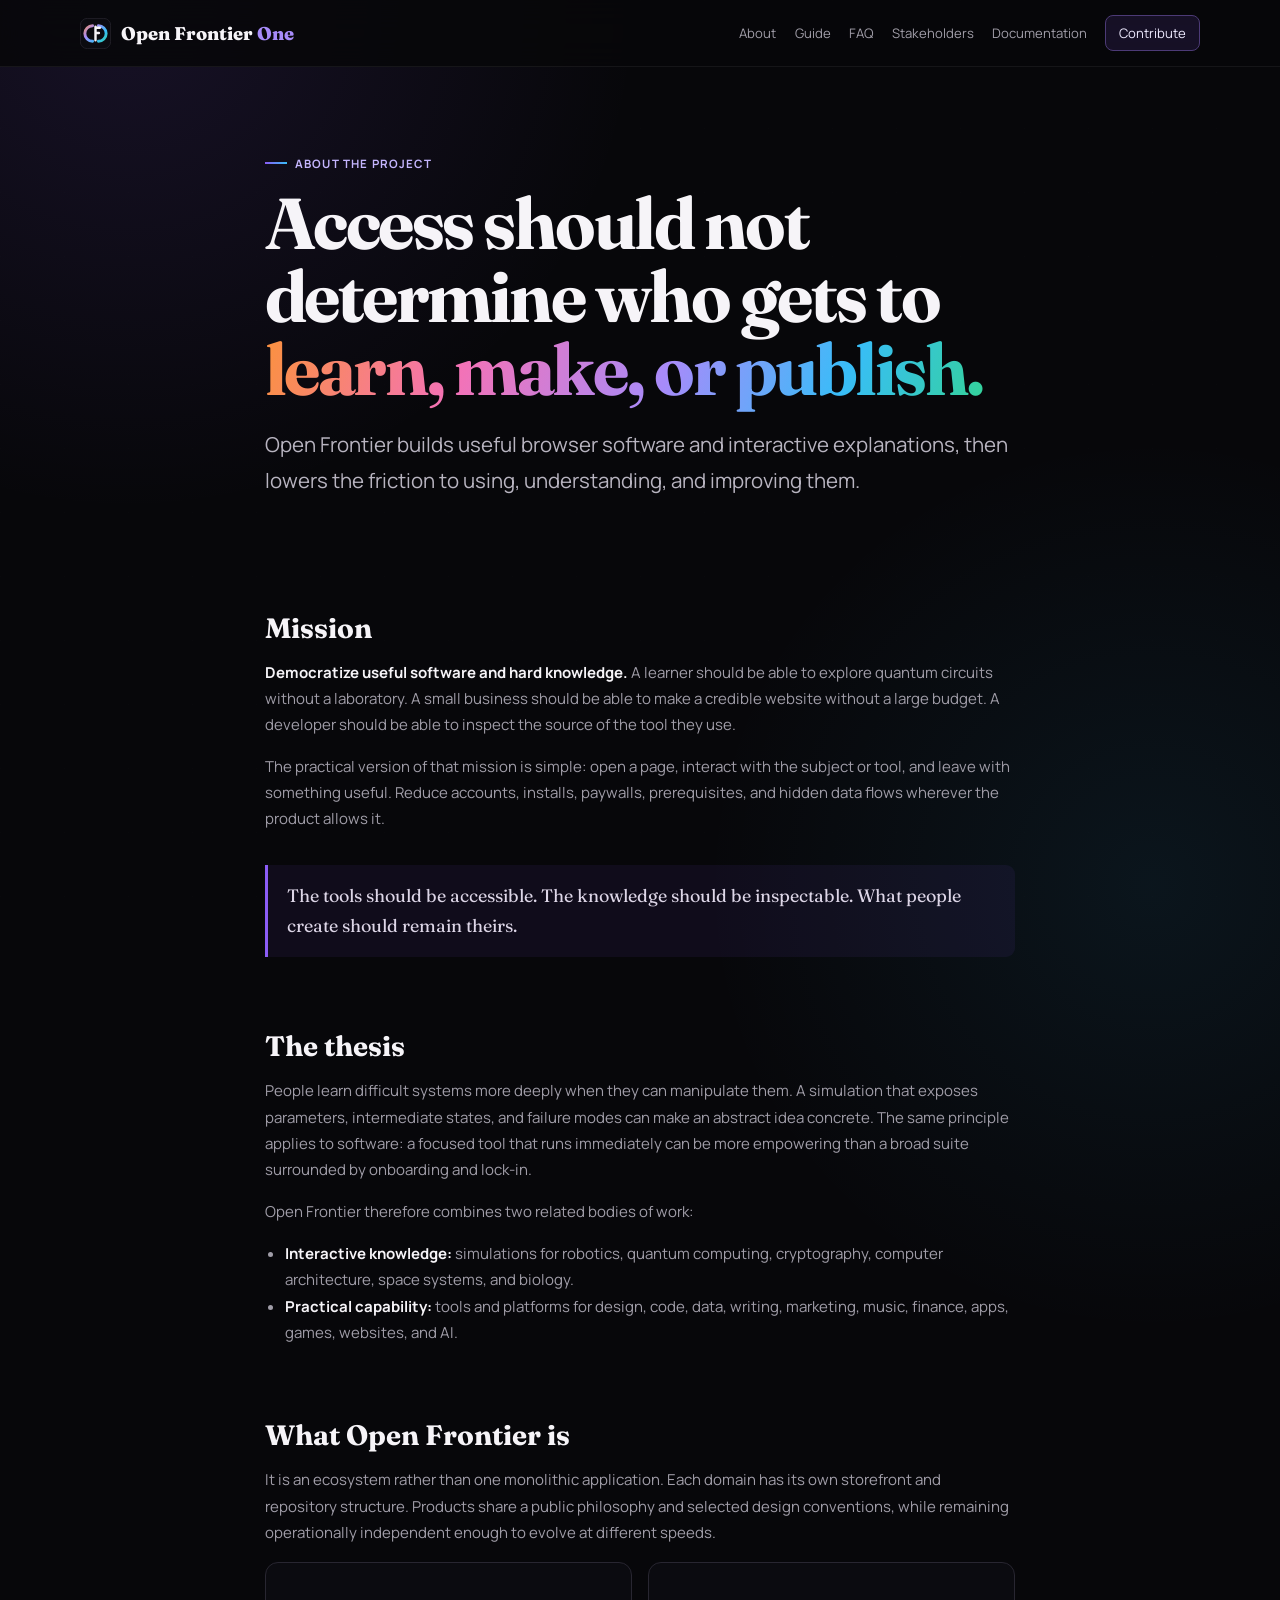
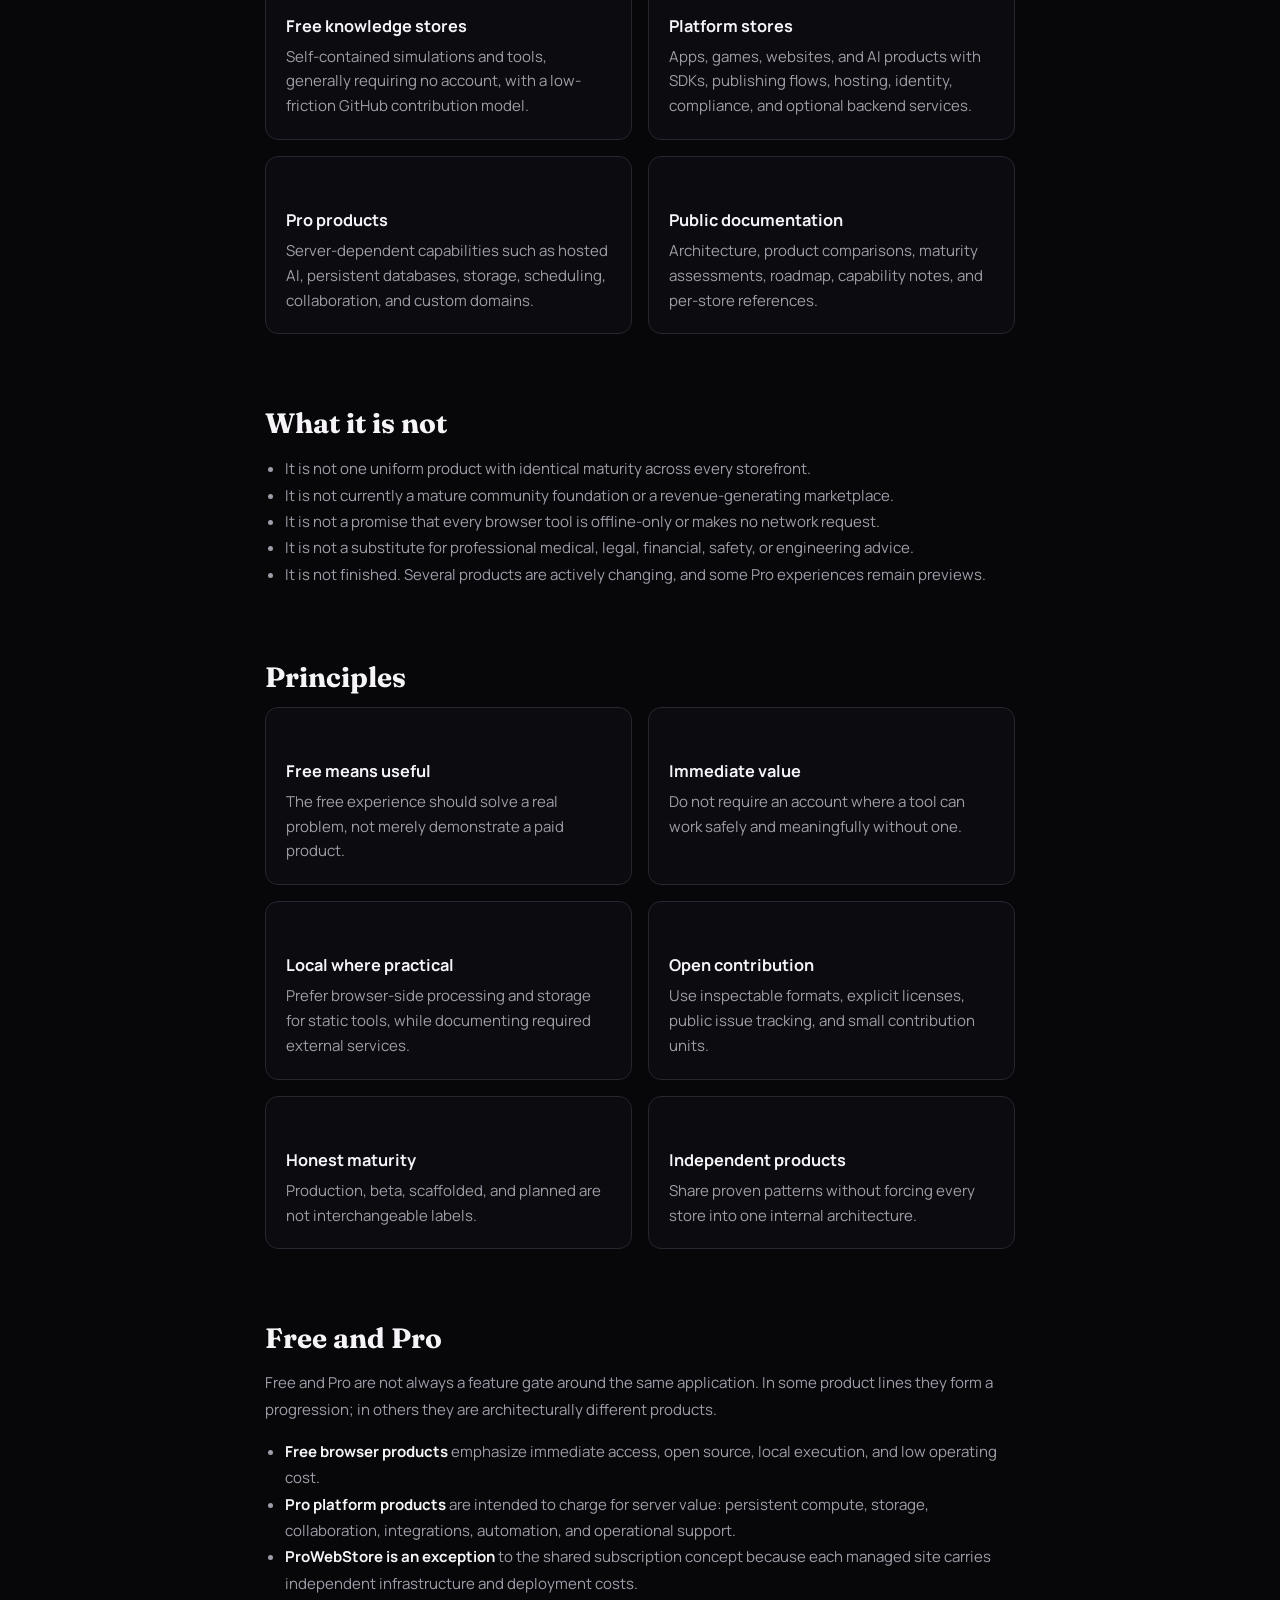
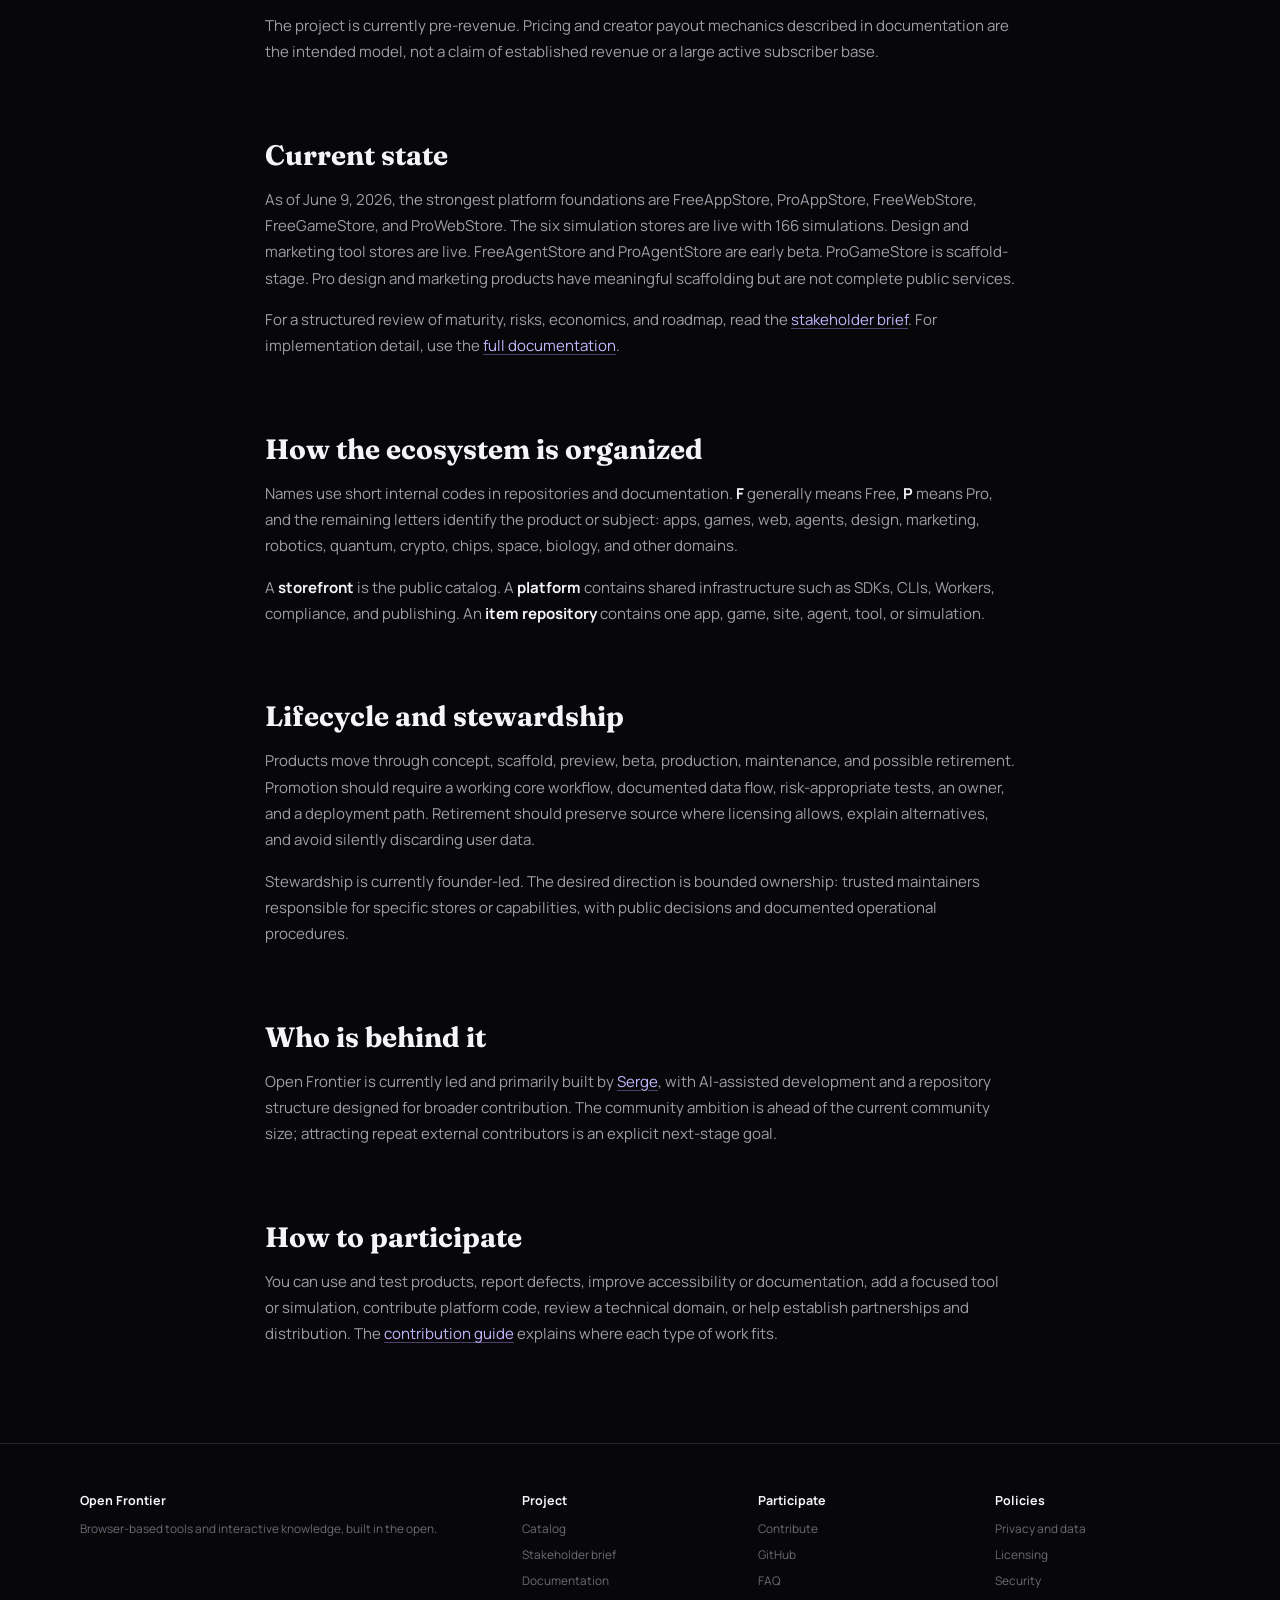
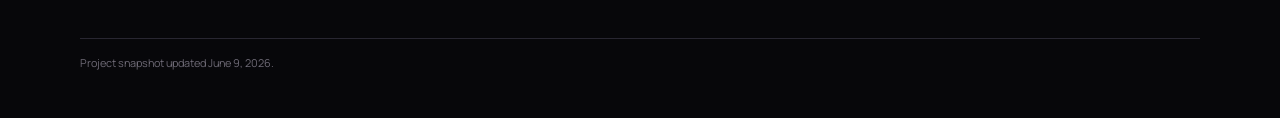
==== about.html @ 5dd48c0e "Initial OFO site" ====
<!DOCTYPE html>
<html lang="en">
<head>
  <meta charset="utf-8">
  <meta name="viewport" content="width=device-width, initial-scale=1">
  <title>About Open Frontier - Mission, Principles and Model</title>
  <meta name="description" content="Why Open Frontier exists, what it builds, how the free and Pro products fit together, and where the project is today.">
  <link rel="canonical" href="https://openfrontier.pages.dev/about">
  <link rel="icon" type="image/svg+xml" href="/favicon.svg">
  <link rel="preconnect" href="https://fonts.googleapis.com">
  <link rel="preconnect" href="https://fonts.gstatic.com" crossorigin>
  <link href="https://fonts.googleapis.com/css2?family=Fraunces:opsz,wght@9..144,600;9..144,700;9..144,800&amp;family=Manrope:wght@400;500;600;700&amp;display=swap" rel="stylesheet">
  <link rel="stylesheet" href="/site.css">
</head>
<body>
<a class="skip-link" href="#main">Skip to content</a>
<nav class="site-nav" aria-label="Main navigation"><div class="nav-inner"><a class="brand" href="/"><img class="brand-mark" src="/logo-mark.svg" alt=""><span>Open Frontier <span class="brand-one">One</span></span></a><div class="nav-links"><a href="/about">About</a><a href="/guide">Guide</a><a href="/faq">FAQ</a><a href="/stakeholders">Stakeholders</a><a href="https://openfrontier-docs.pages.dev">Documentation</a><a class="nav-cta" href="/contribute">Contribute</a></div></div></nav>

<main id="main">
  <header class="page-hero container narrow">
    <span class="eyebrow">About the project</span>
    <h1>Access should not determine who gets to <span class="gradient-text">learn, make, or publish.</span></h1>
    <p class="lede">Open Frontier builds useful browser software and interactive explanations, then lowers the friction to using, understanding, and improving them.</p>
  </header>

  <article class="prose container narrow">
    <h2>Mission</h2>
    <p><strong>Democratize useful software and hard knowledge.</strong> A learner should be able to explore quantum circuits without a laboratory. A small business should be able to make a credible website without a large budget. A developer should be able to inspect the source of the tool they use.</p>
    <p>The practical version of that mission is simple: open a page, interact with the subject or tool, and leave with something useful. Reduce accounts, installs, paywalls, prerequisites, and hidden data flows wherever the product allows it.</p>
    <blockquote>The tools should be accessible. The knowledge should be inspectable. What people create should remain theirs.</blockquote>

    <h2>The thesis</h2>
    <p>People learn difficult systems more deeply when they can manipulate them. A simulation that exposes parameters, intermediate states, and failure modes can make an abstract idea concrete. The same principle applies to software: a focused tool that runs immediately can be more empowering than a broad suite surrounded by onboarding and lock-in.</p>
    <p>Open Frontier therefore combines two related bodies of work:</p>
    <ul>
      <li><strong>Interactive knowledge:</strong> simulations for robotics, quantum computing, cryptography, computer architecture, space systems, and biology.</li>
      <li><strong>Practical capability:</strong> tools and platforms for design, code, data, writing, marketing, music, finance, apps, games, websites, and AI.</li>
    </ul>

    <h2>What Open Frontier is</h2>
    <p>It is an ecosystem rather than one monolithic application. Each domain has its own storefront and repository structure. Products share a public philosophy and selected design conventions, while remaining operationally independent enough to evolve at different speeds.</p>
    <div class="grid two">
      <div class="card"><h3>Free knowledge stores</h3><p>Self-contained simulations and tools, generally requiring no account, with a low-friction GitHub contribution model.</p></div>
      <div class="card"><h3>Platform stores</h3><p>Apps, games, websites, and AI products with SDKs, publishing flows, hosting, identity, compliance, and optional backend services.</p></div>
      <div class="card"><h3>Pro products</h3><p>Server-dependent capabilities such as hosted AI, persistent databases, storage, scheduling, collaboration, and custom domains.</p></div>
      <div class="card"><h3>Public documentation</h3><p>Architecture, product comparisons, maturity assessments, roadmap, capability notes, and per-store references.</p></div>
    </div>

    <h2>What it is not</h2>
    <ul>
      <li>It is not one uniform product with identical maturity across every storefront.</li>
      <li>It is not currently a mature community foundation or a revenue-generating marketplace.</li>
      <li>It is not a promise that every browser tool is offline-only or makes no network request.</li>
      <li>It is not a substitute for professional medical, legal, financial, safety, or engineering advice.</li>
      <li>It is not finished. Several products are actively changing, and some Pro experiences remain previews.</li>
    </ul>

    <h2>Principles</h2>
    <div class="grid two">
      <div class="card"><h3>Free means useful</h3><p>The free experience should solve a real problem, not merely demonstrate a paid product.</p></div>
      <div class="card"><h3>Immediate value</h3><p>Do not require an account where a tool can work safely and meaningfully without one.</p></div>
      <div class="card"><h3>Local where practical</h3><p>Prefer browser-side processing and storage for static tools, while documenting required external services.</p></div>
      <div class="card"><h3>Open contribution</h3><p>Use inspectable formats, explicit licenses, public issue tracking, and small contribution units.</p></div>
      <div class="card"><h3>Honest maturity</h3><p>Production, beta, scaffolded, and planned are not interchangeable labels.</p></div>
      <div class="card"><h3>Independent products</h3><p>Share proven patterns without forcing every store into one internal architecture.</p></div>
    </div>

    <h2>Free and Pro</h2>
    <p>Free and Pro are not always a feature gate around the same application. In some product lines they form a progression; in others they are architecturally different products.</p>
    <ul>
      <li><strong>Free browser products</strong> emphasize immediate access, open source, local execution, and low operating cost.</li>
      <li><strong>Pro platform products</strong> are intended to charge for server value: persistent compute, storage, collaboration, integrations, automation, and operational support.</li>
      <li><strong>ProWebStore is an exception</strong> to the shared subscription concept because each managed site carries independent infrastructure and deployment costs.</li>
    </ul>
    <p>The project is currently pre-revenue. Pricing and creator payout mechanics described in documentation are the intended model, not a claim of established revenue or a large active subscriber base.</p>

    <h2>Current state</h2>
    <p>As of June 9, 2026, the strongest platform foundations are FreeAppStore, ProAppStore, FreeWebStore, FreeGameStore, and ProWebStore. The six simulation stores are live with 166 simulations. Design and marketing tool stores are live. FreeAgentStore and ProAgentStore are early beta. ProGameStore is scaffold-stage. Pro design and marketing products have meaningful scaffolding but are not complete public services.</p>
    <p>For a structured review of maturity, risks, economics, and roadmap, read the <a href="/stakeholders">stakeholder brief</a>. For implementation detail, use the <a href="https://openfrontier-docs.pages.dev">full documentation</a>.</p>

    <h2>How the ecosystem is organized</h2>
    <p>Names use short internal codes in repositories and documentation. <strong>F</strong> generally means Free, <strong>P</strong> means Pro, and the remaining letters identify the product or subject: apps, games, web, agents, design, marketing, robotics, quantum, crypto, chips, space, biology, and other domains.</p>
    <p>A <strong>storefront</strong> is the public catalog. A <strong>platform</strong> contains shared infrastructure such as SDKs, CLIs, Workers, compliance, and publishing. An <strong>item repository</strong> contains one app, game, site, agent, tool, or simulation.</p>

    <h2>Lifecycle and stewardship</h2>
    <p>Products move through concept, scaffold, preview, beta, production, maintenance, and possible retirement. Promotion should require a working core workflow, documented data flow, risk-appropriate tests, an owner, and a deployment path. Retirement should preserve source where licensing allows, explain alternatives, and avoid silently discarding user data.</p>
    <p>Stewardship is currently founder-led. The desired direction is bounded ownership: trusted maintainers responsible for specific stores or capabilities, with public decisions and documented operational procedures.</p>

    <h2>Who is behind it</h2>
    <p>Open Frontier is currently led and primarily built by <a href="https://github.com/serge-ivo">Serge</a>, with AI-assisted development and a repository structure designed for broader contribution. The community ambition is ahead of the current community size; attracting repeat external contributors is an explicit next-stage goal.</p>

    <h2>How to participate</h2>
    <p>You can use and test products, report defects, improve accessibility or documentation, add a focused tool or simulation, contribute platform code, review a technical domain, or help establish partnerships and distribution. The <a href="/contribute">contribution guide</a> explains where each type of work fits.</p>
  </article>
</main>

<footer class="footer"><div class="container"><div class="footer-grid"><div><h3>Open Frontier</h3><p>Browser-based tools and interactive knowledge, built in the open.</p></div><div><h4>Project</h4><a href="/">Catalog</a><a href="/stakeholders">Stakeholder brief</a><a href="https://openfrontier-docs.pages.dev">Documentation</a></div><div><h4>Participate</h4><a href="/contribute">Contribute</a><a href="https://github.com/serge-ivo">GitHub</a><a href="/faq">FAQ</a></div><div><h4>Policies</h4><a href="/privacy">Privacy and data</a><a href="/faq#licensing">Licensing</a><a href="/faq#security">Security</a></div></div><div class="footer-note">Project snapshot updated June 9, 2026.</div></div></footer>
</body>
</html>
---- site.css ----
:root {
  --bg: #07070a;
  --surface: #0e0e13;
  --surface-2: #15151c;
  --text: #f6f4f8;
  --muted: #a09da8;
  --faint: #6e6a76;
  --line: #282631;
  --accent: #8b5cf6;
  --accent-2: #38bdf8;
  --green: #34d399;
  --yellow: #fbbf24;
  --red: #fb7185;
  --max: 1160px;
}

* {
  box-sizing: border-box;
}

html {
  scroll-behavior: smooth;
}

body {
  margin: 0;
  color: var(--text);
  background:
    radial-gradient(circle at 10% 0%, rgba(139, 92, 246, 0.12), transparent 32rem),
    radial-gradient(circle at 90% 18%, rgba(56, 189, 248, 0.08), transparent 28rem),
    var(--bg);
  font-family: "Manrope", system-ui, sans-serif;
  -webkit-font-smoothing: antialiased;
}

body::before {
  position: fixed;
  inset: 0;
  z-index: -1;
  content: "";
  pointer-events: none;
  opacity: 0.3;
  background-image:
    linear-gradient(rgba(255, 255, 255, 0.025) 1px, transparent 1px),
    linear-gradient(90deg, rgba(255, 255, 255, 0.025) 1px, transparent 1px);
  background-size: 64px 64px;
}

a {
  color: inherit;
  text-decoration: none;
}

a:hover {
  color: #fff;
}

p,
li {
  color: var(--muted);
  line-height: 1.75;
}

strong {
  color: var(--text);
}

code {
  padding: 0.12rem 0.35rem;
  border: 1px solid var(--line);
  border-radius: 5px;
  color: #ddd6fe;
  background: var(--surface);
  font-size: 0.9em;
}

.skip-link {
  position: fixed;
  top: -5rem;
  left: 1rem;
  z-index: 20;
  padding: 0.7rem 1rem;
  border-radius: 8px;
  color: #fff;
  background: var(--accent);
}

.skip-link:focus {
  top: 1rem;
}

.site-nav {
  position: sticky;
  top: 0;
  z-index: 10;
  border-bottom: 1px solid rgba(255, 255, 255, 0.06);
  background: rgba(7, 7, 10, 0.88);
  backdrop-filter: blur(16px);
}

.nav-inner {
  display: flex;
  align-items: center;
  max-width: var(--max);
  min-height: 66px;
  margin: 0 auto;
  padding: 0 1.25rem;
}

.brand {
  display: inline-flex;
  align-items: center;
  gap: 0.65rem;
  white-space: nowrap;
  font-family: "Fraunces", Georgia, serif;
  font-size: 1.15rem;
  font-weight: 800;
}

.brand-mark {
  width: 31px;
  height: 31px;
  flex: 0 0 auto;
}

.brand-one {
  color: #a78bfa;
}

.nav-links {
  display: flex;
  align-items: center;
  gap: 1.15rem;
  margin-left: auto;
  font-size: 0.82rem;
}

.nav-links a {
  color: var(--muted);
}

.nav-links .nav-cta {
  padding: 0.48rem 0.8rem;
  border: 1px solid #4c3a76;
  border-radius: 8px;
  color: #ede9fe;
  background: rgba(139, 92, 246, 0.12);
}

.container {
  max-width: var(--max);
  margin: 0 auto;
  padding: 0 1.25rem;
}

.narrow {
  max-width: 790px;
}

.hero {
  padding: 6.5rem 1.25rem 4.5rem;
}

.eyebrow {
  display: inline-flex;
  align-items: center;
  gap: 0.5rem;
  margin-bottom: 1rem;
  color: #c4b5fd;
  font-size: 0.72rem;
  font-weight: 700;
  letter-spacing: 0.1em;
  text-transform: uppercase;
}

.eyebrow::before {
  width: 22px;
  height: 2px;
  content: "";
  background: linear-gradient(90deg, var(--accent), var(--accent-2));
}

h1,
h2,
h3 {
  color: var(--text);
  font-family: "Fraunces", Georgia, serif;
}

h1 {
  max-width: 950px;
  margin: 0 0 1.25rem;
  font-size: clamp(2.7rem, 7vw, 5.8rem);
  line-height: 1.02;
  letter-spacing: -0.035em;
}

.gradient-text {
  color: transparent;
  background: linear-gradient(110deg, #fb923c, #f472b6 28%, #a78bfa 56%, #38bdf8 80%, #34d399);
  background-clip: text;
}

.lede {
  max-width: 760px;
  margin: 0;
  color: #b8b4c0;
  font-size: clamp(1.04rem, 2.1vw, 1.28rem);
  line-height: 1.75;
}

.actions {
  display: flex;
  flex-wrap: wrap;
  gap: 0.75rem;
  margin-top: 2rem;
}

.button {
  display: inline-flex;
  align-items: center;
  justify-content: center;
  min-height: 44px;
  padding: 0.65rem 1rem;
  border: 1px solid var(--line);
  border-radius: 9px;
  color: var(--text);
  background: var(--surface);
  font-size: 0.84rem;
  font-weight: 700;
  transition: transform 0.18s, border-color 0.18s;
}

.button:hover {
  border-color: #514d5e;
  transform: translateY(-1px);
}

.button.primary {
  border-color: transparent;
  color: #fff;
  background: linear-gradient(135deg, #7c3aed, #2563eb);
}

.stats {
  display: grid;
  grid-template-columns: repeat(4, 1fr);
  gap: 1px;
  margin-top: 3.5rem;
  overflow: hidden;
  border: 1px solid var(--line);
  border-radius: 14px;
  background: var(--line);
}

.stat {
  padding: 1.2rem;
  background: rgba(14, 14, 19, 0.96);
}

.stat-value {
  font-family: "Fraunces", Georgia, serif;
  font-size: 1.65rem;
  font-weight: 800;
}

.stat-label {
  margin-top: 0.25rem;
  color: var(--faint);
  font-size: 0.68rem;
  letter-spacing: 0.08em;
  text-transform: uppercase;
}

.notice {
  margin: 1.5rem 0;
  padding: 1rem 1.1rem;
  border: 1px solid #3c3158;
  border-radius: 10px;
  color: #c7c1d1;
  background: rgba(139, 92, 246, 0.07);
  font-size: 0.84rem;
  line-height: 1.65;
}

.section {
  padding: 4.5rem 0;
  border-top: 1px solid rgba(255, 255, 255, 0.055);
}

.section-head {
  display: flex;
  align-items: end;
  justify-content: space-between;
  gap: 2rem;
  margin-bottom: 1.8rem;
}

.section h2 {
  margin: 0 0 0.55rem;
  font-size: clamp(1.75rem, 4vw, 2.65rem);
  letter-spacing: -0.02em;
}

.section-intro {
  max-width: 720px;
  margin: 0;
}

.text-link {
  color: #c4b5fd;
  font-size: 0.84rem;
  font-weight: 700;
  white-space: nowrap;
}

.grid {
  display: grid;
  grid-template-columns: repeat(3, 1fr);
  gap: 1rem;
}

.grid.two {
  grid-template-columns: repeat(2, 1fr);
}

.card {
  position: relative;
  padding: 1.25rem;
  border: 1px solid var(--line);
  border-radius: 13px;
  background: rgba(14, 14, 19, 0.78);
  transition: transform 0.18s, border-color 0.18s, background 0.18s;
}

a.card:hover {
  border-color: #4c4856;
  background: var(--surface);
  transform: translateY(-2px);
}

.card h3 {
  margin: 0 0 0.5rem;
  font-size: 1.08rem;
}

.card p {
  margin: 0;
  font-size: 0.82rem;
  line-height: 1.65;
}

.card-top {
  display: flex;
  align-items: center;
  gap: 0.65rem;
  margin-bottom: 0.75rem;
}

.icon {
  display: grid;
  width: 36px;
  height: 36px;
  place-items: center;
  border: 1px solid var(--line);
  border-radius: 9px;
  color: #ddd6fe;
  background: var(--surface-2);
  font-size: 1rem;
  font-weight: 800;
}

.badge {
  display: inline-flex;
  align-items: center;
  gap: 0.35rem;
  margin-left: auto;
  padding: 0.22rem 0.48rem;
  border: 1px solid var(--line);
  border-radius: 999px;
  color: var(--muted);
  background: rgba(255, 255, 255, 0.025);
  font-size: 0.62rem;
  font-weight: 700;
  letter-spacing: 0.04em;
  text-transform: uppercase;
}

.badge::before {
  width: 6px;
  height: 6px;
  border-radius: 50%;
  content: "";
  background: var(--faint);
}

.badge.live::before {
  background: var(--green);
}

.badge.beta::before {
  background: var(--yellow);
}

.badge.preview::before {
  background: var(--red);
}

.meta {
  display: flex;
  flex-wrap: wrap;
  gap: 0.4rem;
  margin-top: 0.9rem;
}

.meta span {
  padding: 0.2rem 0.42rem;
  border-radius: 5px;
  color: var(--faint);
  background: rgba(255, 255, 255, 0.035);
  font-size: 0.65rem;
}

.audience-grid {
  display: grid;
  grid-template-columns: repeat(4, 1fr);
  gap: 1rem;
}

.audience-card {
  min-height: 195px;
}

.audience-card .text-link {
  display: inline-block;
  margin-top: 1rem;
}

.status-table {
  width: 100%;
  overflow: hidden;
  border: 1px solid var(--line);
  border-collapse: separate;
  border-spacing: 0;
  border-radius: 12px;
  font-size: 0.82rem;
}

.status-table th,
.status-table td {
  padding: 0.8rem 0.9rem;
  border-bottom: 1px solid var(--line);
  text-align: left;
  vertical-align: top;
}

.status-table th {
  color: var(--text);
  background: var(--surface-2);
  font-size: 0.7rem;
  letter-spacing: 0.06em;
  text-transform: uppercase;
}

.status-table td {
  color: var(--muted);
}

.status-table tr:last-child td {
  border-bottom: 0;
}

.page-hero {
  padding: 5rem 1.25rem 2.5rem;
}

.page-hero h1 {
  max-width: 800px;
  font-size: clamp(2.5rem, 6vw, 4.5rem);
}

.prose {
  padding-bottom: 5rem;
}

.prose h2 {
  margin: 3.5rem 0 0.8rem;
  padding-top: 1rem;
  font-size: 1.75rem;
}

.prose h3 {
  margin: 2rem 0 0.5rem;
  font-family: "Manrope", system-ui, sans-serif;
  font-size: 1.02rem;
}

.prose p,
.prose li {
  font-size: 0.94rem;
}

.prose a {
  color: #c4b5fd;
  text-decoration: underline;
  text-decoration-color: #51406f;
  text-underline-offset: 3px;
}

.prose ul,
.prose ol {
  padding-left: 1.25rem;
}

.prose blockquote {
  margin: 2rem 0;
  padding: 1rem 1.2rem;
  border-left: 3px solid var(--accent);
  border-radius: 0 9px 9px 0;
  color: #ddd6e7;
  background: rgba(139, 92, 246, 0.07);
  font-family: "Fraunces", Georgia, serif;
  font-size: 1.12rem;
  line-height: 1.7;
}

.toc {
  display: grid;
  grid-template-columns: repeat(3, 1fr);
  gap: 0.6rem;
  margin: 1.5rem 0 2.5rem;
}

.toc a {
  padding: 0.65rem 0.75rem;
  border: 1px solid var(--line);
  border-radius: 8px;
  color: var(--muted);
  background: var(--surface);
  font-size: 0.78rem;
  text-decoration: none;
}

.faq-group {
  margin-top: 3.5rem;
  scroll-margin-top: 90px;
}

.faq-item {
  border-bottom: 1px solid var(--line);
}

.faq-item summary {
  padding: 1.1rem 0;
  color: var(--text);
  cursor: pointer;
  font-size: 0.95rem;
  font-weight: 700;
  list-style: none;
}

.faq-item summary::-webkit-details-marker {
  display: none;
}

.faq-item summary::after {
  float: right;
  content: "+";
  color: var(--faint);
}

.faq-item[open] summary::after {
  content: "-";
}

.faq-answer {
  padding: 0 0 1.15rem;
}

.faq-answer p,
.faq-answer li {
  margin-top: 0;
  font-size: 0.88rem;
}

.callout {
  margin: 2rem 0;
  padding: 1.25rem;
  border: 1px solid var(--line);
  border-radius: 12px;
  background: var(--surface);
}

.callout h3 {
  margin-top: 0;
}

.decision-list {
  display: grid;
  gap: 0.75rem;
  margin: 1.5rem 0;
}

.decision {
  display: grid;
  grid-template-columns: minmax(150px, 0.65fr) 1.8fr;
  gap: 1rem;
  padding: 1rem;
  border: 1px solid var(--line);
  border-radius: 10px;
  background: var(--surface);
}

.decision strong {
  align-self: start;
}

.decision p {
  margin: 0;
  font-size: 0.84rem;
}

.definition-list {
  display: grid;
  grid-template-columns: repeat(2, 1fr);
  gap: 0.75rem;
  margin: 1.5rem 0;
}

.definition {
  padding: 1rem;
  border: 1px solid var(--line);
  border-radius: 10px;
  background: var(--surface);
}

.definition dt {
  margin-bottom: 0.4rem;
  color: var(--text);
  font-weight: 700;
}

.definition dd {
  margin: 0;
  color: var(--muted);
  font-size: 0.82rem;
  line-height: 1.65;
}

.agent-example {
  display: grid;
  grid-template-columns: repeat(3, minmax(0, 1fr));
  gap: 1px;
  margin: 1.5rem 0;
  overflow: hidden;
  border: 1px solid var(--line);
  border-radius: 12px;
  background: var(--line);
}

.agent-example > div {
  display: grid;
  gap: 0.45rem;
  padding: 1.1rem;
  background: var(--surface);
}

.agent-flow {
  display: grid;
  grid-template-columns: 1fr auto 1fr auto 1fr auto 1fr;
  align-items: stretch;
  gap: 0.65rem;
  margin: 1.5rem 0;
}

.agent-flow > div {
  display: grid;
  grid-template-columns: auto 1fr;
  gap: 0.35rem 0.65rem;
  align-content: start;
  padding: 1rem;
  border: 1px solid var(--line);
  border-radius: 10px;
  background: var(--surface);
}

.agent-flow b {
  grid-row: span 2;
  display: grid;
  place-items: center;
  width: 28px;
  height: 28px;
  border-radius: 50%;
  color: #fff;
  background: var(--accent);
}

.agent-flow span {
  color: var(--muted);
  font-size: 0.82rem;
}

.agent-flow > i {
  align-self: center;
  color: var(--accent);
  font-style: normal;
  font-weight: 800;
}

.pathfinder {
  margin: 1.5rem 0 4rem;
  padding: 1.25rem;
  border: 1px solid #393249;
  border-radius: 18px;
  background:
    radial-gradient(circle at 0 0, rgba(139, 92, 246, 0.13), transparent 24rem),
    radial-gradient(circle at 100% 10%, rgba(56, 189, 248, 0.08), transparent 22rem),
    rgba(12, 12, 17, 0.94);
  box-shadow: 0 24px 80px rgba(0, 0, 0, 0.22);
  scroll-margin-top: 90px;
}

.pathfinder h2 {
  margin-top: 0;
  padding-top: 0;
}

.pathfinder p {
  margin-bottom: 0;
}

.pathfinder-kicker {
  display: block;
  margin-bottom: 0.4rem;
  color: #c4b5fd;
  font-size: 0.66rem;
  font-weight: 800;
  letter-spacing: 0.1em;
  text-transform: uppercase;
}

.pathfinder-head,
.results-heading {
  display: flex;
  align-items: start;
  justify-content: space-between;
  gap: 1.5rem;
}

.path-progress {
  display: flex;
  align-items: center;
  min-width: 150px;
  margin-top: 0.5rem;
}

.path-progress span {
  display: grid;
  width: 26px;
  height: 26px;
  flex: 0 0 auto;
  place-items: center;
  border: 1px solid var(--line);
  border-radius: 50%;
  color: var(--faint);
  background: var(--surface);
  font-size: 0.66rem;
  font-weight: 800;
  transition: 0.2s ease;
}

.path-progress span.active {
  border-color: #8b5cf6;
  color: #fff;
  background: #6d28d9;
  box-shadow: 0 0 0 4px rgba(139, 92, 246, 0.12);
}

.path-progress i {
  width: 36px;
  height: 1px;
  background: var(--line);
}

.path-step {
  margin-top: 1.5rem;
  padding-top: 1.25rem;
  border-top: 1px solid var(--line);
}

.path-step[hidden],
.path-results[hidden] {
  display: none;
}

.path-step-label {
  display: flex;
  align-items: center;
  gap: 0.6rem;
  margin-bottom: 0.9rem;
}

.path-step-label span {
  display: grid;
  width: 24px;
  height: 24px;
  place-items: center;
  border-radius: 7px;
  color: #ddd6fe;
  background: rgba(139, 92, 246, 0.15);
  font-size: 0.66rem;
  font-weight: 800;
}

.choice-grid {
  display: grid;
  grid-template-columns: repeat(3, 1fr);
  gap: 0.6rem;
}

.choice-card,
.goal-chip,
.text-button {
  font: inherit;
  cursor: pointer;
}

.choice-card {
  display: grid;
  grid-template-columns: 38px 1fr;
  gap: 0 0.7rem;
  min-height: 78px;
  padding: 0.75rem;
  border: 1px solid var(--line);
  border-radius: 11px;
  color: var(--text);
  background: rgba(255, 255, 255, 0.018);
  text-align: left;
  transition: 0.18s ease;
}

.choice-card:hover,
.choice-card[aria-pressed="true"] {
  border-color: #6d5a98;
  background: rgba(139, 92, 246, 0.09);
  transform: translateY(-1px);
}

.choice-card:focus-visible,
.goal-chip:focus-visible,
.text-button:focus-visible,
.path-search-row input:focus-visible {
  outline: 2px solid #a78bfa;
  outline-offset: 2px;
}

.choice-icon {
  display: grid;
  width: 38px;
  height: 38px;
  grid-row: 1 / 3;
  place-items: center;
  border: 1px solid #35313e;
  border-radius: 9px;
  color: #c4b5fd;
  background: #15131c;
  font-size: 0.68rem;
  font-weight: 800;
}

.choice-card strong {
  align-self: end;
  font-size: 0.78rem;
}

.choice-card small {
  align-self: start;
  color: var(--faint);
  font-size: 0.66rem;
  line-height: 1.35;
}

.goal-choices {
  display: flex;
  flex-wrap: wrap;
  gap: 0.5rem;
}

.goal-chip {
  padding: 0.52rem 0.75rem;
  border: 1px solid var(--line);
  border-radius: 999px;
  color: var(--muted);
  background: var(--surface);
  font-size: 0.74rem;
  font-weight: 700;
}

.goal-chip:hover,
.goal-chip[aria-pressed="true"] {
  border-color: #7c3aed;
  color: #fff;
  background: rgba(124, 58, 237, 0.2);
}

.path-search {
  margin-top: 1.5rem;
  padding: 1rem;
  border: 1px solid var(--line);
  border-radius: 12px;
  background: rgba(255, 255, 255, 0.02);
}

.path-search label {
  display: block;
  margin-bottom: 0.7rem;
}

.path-search label span {
  display: block;
  margin-top: 0.2rem;
  color: var(--faint);
  font-size: 0.7rem;
  line-height: 1.5;
}

.path-search-row {
  display: grid;
  grid-template-columns: minmax(0, 1fr) auto auto;
  gap: 0.55rem;
}

.path-search-row input {
  min-width: 0;
  padding: 0.72rem 0.85rem;
  border: 1px solid var(--line);
  border-radius: 9px;
  color: var(--text);
  background: #09090d;
  font: inherit;
  font-size: 0.82rem;
}

.path-search-row input::placeholder {
  color: #625e6a;
}

.path-results {
  margin-top: 1.75rem;
  padding-top: 1.5rem;
  border-top: 1px solid #41374f;
  scroll-margin-top: 85px;
}

.results-heading h2 {
  margin-bottom: 0;
}

.text-button {
  padding: 0.35rem 0;
  border: 0;
  color: #c4b5fd;
  background: transparent;
  font-size: 0.74rem;
  font-weight: 700;
}

.route-grid {
  display: grid;
  gap: 0.85rem;
  margin-top: 1rem;
}

.route-card {
  position: relative;
  padding: 1.15rem;
  overflow: hidden;
  border: 1px solid var(--line);
  border-radius: 14px;
  background: rgba(9, 9, 13, 0.88);
}

.route-rank {
  position: absolute;
  top: -18px;
  right: 10px;
  color: rgba(255, 255, 255, 0.035);
  font-family: "Fraunces", Georgia, serif;
  font-size: 6rem;
  font-weight: 800;
  line-height: 1;
  pointer-events: none;
}

.route-top {
  position: relative;
  z-index: 1;
  display: grid;
  grid-template-columns: 46px minmax(0, 1fr) auto;
  gap: 0.8rem;
  align-items: center;
}

.route-icon {
  display: grid;
  width: 46px;
  height: 46px;
  place-items: center;
  border: 1px solid #42394e;
  border-radius: 11px;
  color: #ddd6fe;
  background: linear-gradient(145deg, rgba(139, 92, 246, 0.18), rgba(56, 189, 248, 0.07));
  font-size: 0.68rem;
  font-weight: 900;
}

.route-card h3 {
  margin: 0.15rem 0 0;
  font-size: 1.18rem;
}

.route-status {
  color: var(--faint);
  font-size: 0.61rem;
  font-weight: 800;
  letter-spacing: 0.07em;
  text-transform: uppercase;
}

.fit-score {
  padding: 0.28rem 0.5rem;
  border: 1px solid #31574c;
  border-radius: 999px;
  color: #86efac;
  background: rgba(52, 211, 153, 0.08);
  font-size: 0.61rem;
  font-weight: 800;
  white-space: nowrap;
}

.route-card > p {
  position: relative;
  z-index: 1;
  margin: 0.9rem 0;
  font-size: 0.82rem;
}

.route-outcome {
  display: grid;
  grid-template-columns: 150px 1fr;
  gap: 0.8rem;
  padding: 0.75rem;
  border-radius: 9px;
  background: rgba(255, 255, 255, 0.025);
}

.route-outcome strong {
  font-size: 0.7rem;
}

.route-outcome span {
  color: var(--muted);
  font-size: 0.75rem;
  line-height: 1.5;
}

.route-card ol {
  display: grid;
  grid-template-columns: repeat(3, 1fr);
  gap: 0.6rem;
  margin: 0.9rem 0;
  padding: 0;
  counter-reset: path-step;
  list-style: none;
}

.route-card li {
  position: relative;
  min-height: 64px;
  padding: 0.7rem 0.65rem 0.65rem 2rem;
  border: 1px solid var(--line);
  border-radius: 8px;
  font-size: 0.68rem;
  line-height: 1.45;
  counter-increment: path-step;
}

.route-card li::before {
  position: absolute;
  top: 0.65rem;
  left: 0.65rem;
  display: grid;
  width: 18px;
  height: 18px;
  place-items: center;
  border-radius: 50%;
  content: counter(path-step);
  color: #ddd6fe;
  background: rgba(139, 92, 246, 0.18);
  font-size: 0.58rem;
  font-weight: 800;
}

.route-caveat {
  padding: 0.65rem 0.75rem;
  border-left: 2px solid #fbbf24;
  border-radius: 0 7px 7px 0;
  color: #b8ad91 !important;
  background: rgba(251, 191, 36, 0.045);
  font-size: 0.7rem !important;
}

.route-actions {
  display: flex;
  flex-wrap: wrap;
  align-items: center;
  gap: 0.7rem;
  margin-top: 0.9rem;
}

.prose .route-actions a {
  color: #c4b5fd;
  font-size: 0.72rem;
  font-weight: 700;
  text-decoration: none;
}

.prose .route-actions .button.primary {
  color: #fff;
}

.footer {
  padding: 3rem 0;
  border-top: 1px solid var(--line);
}

.footer-grid {
  display: grid;
  grid-template-columns: 2fr repeat(3, 1fr);
  gap: 2rem;
}

.footer h3,
.footer h4 {
  margin: 0 0 0.7rem;
  color: var(--text);
  font-family: "Manrope", system-ui, sans-serif;
  font-size: 0.78rem;
}

.footer p,
.footer a {
  display: block;
  margin: 0 0 0.45rem;
  color: var(--faint);
  font-size: 0.74rem;
  line-height: 1.6;
}

.footer-note {
  margin-top: 2.5rem;
  padding-top: 1rem;
  border-top: 1px solid var(--line);
  color: var(--faint);
  font-size: 0.68rem;
}

@media (max-width: 900px) {
  .grid,
  .audience-grid {
    grid-template-columns: repeat(2, 1fr);
  }

  .choice-grid {
    grid-template-columns: repeat(2, 1fr);
  }

  .footer-grid {
    grid-template-columns: repeat(2, 1fr);
  }
}

@media (max-width: 680px) {
  .nav-links a:not(.nav-cta) {
    display: none;
  }

  .hero {
    padding: 4.5rem 1.25rem 3.5rem;
  }

  .stats,
  .grid,
  .grid.two,
  .audience-grid,
  .toc,
  .footer-grid {
    grid-template-columns: 1fr;
  }

  .section-head {
    display: block;
  }

  .section-head .text-link {
    display: inline-block;
    margin-top: 0.8rem;
  }

  .pathfinder {
    margin-right: -0.25rem;
    margin-left: -0.25rem;
    padding: 1rem;
  }

  .pathfinder-head,
  .results-heading {
    display: block;
  }

  .path-progress {
    margin-top: 1rem;
  }

  .choice-grid,
  .path-search-row,
  .route-card ol {
    grid-template-columns: 1fr;
  }

  .choice-grid {
    grid-template-columns: repeat(2, minmax(0, 1fr));
  }

  .choice-card {
    grid-template-columns: 32px 1fr;
    min-height: 88px;
    padding: 0.62rem;
  }

  .choice-icon {
    width: 32px;
    height: 32px;
  }

  .choice-card strong {
    font-size: 0.72rem;
  }

  .choice-card small {
    font-size: 0.6rem;
  }

  .path-search-row .button {
    width: 100%;
  }

  .route-top {
    grid-template-columns: 42px 1fr;
  }

  .fit-score {
    grid-column: 2;
    justify-self: start;
  }

  .route-outcome {
    grid-template-columns: 1fr;
    gap: 0.25rem;
  }

  .status-table {
    display: block;
    overflow-x: auto;
  }

  .decision,
  .definition-list,
  .agent-example {
    grid-template-columns: 1fr;
  }

  .agent-flow {
    grid-template-columns: 1fr;
  }

  .agent-flow > i {
    justify-self: center;
    transform: rotate(90deg);
  }
}

@media (prefers-reduced-motion: reduce) {
  html {
    scroll-behavior: auto;
  }

  *,
  *::before,
  *::after {
    transition-duration: 0.01ms !important;
    animation-duration: 0.01ms !important;
    animation-iteration-count: 1 !important;
  }
}
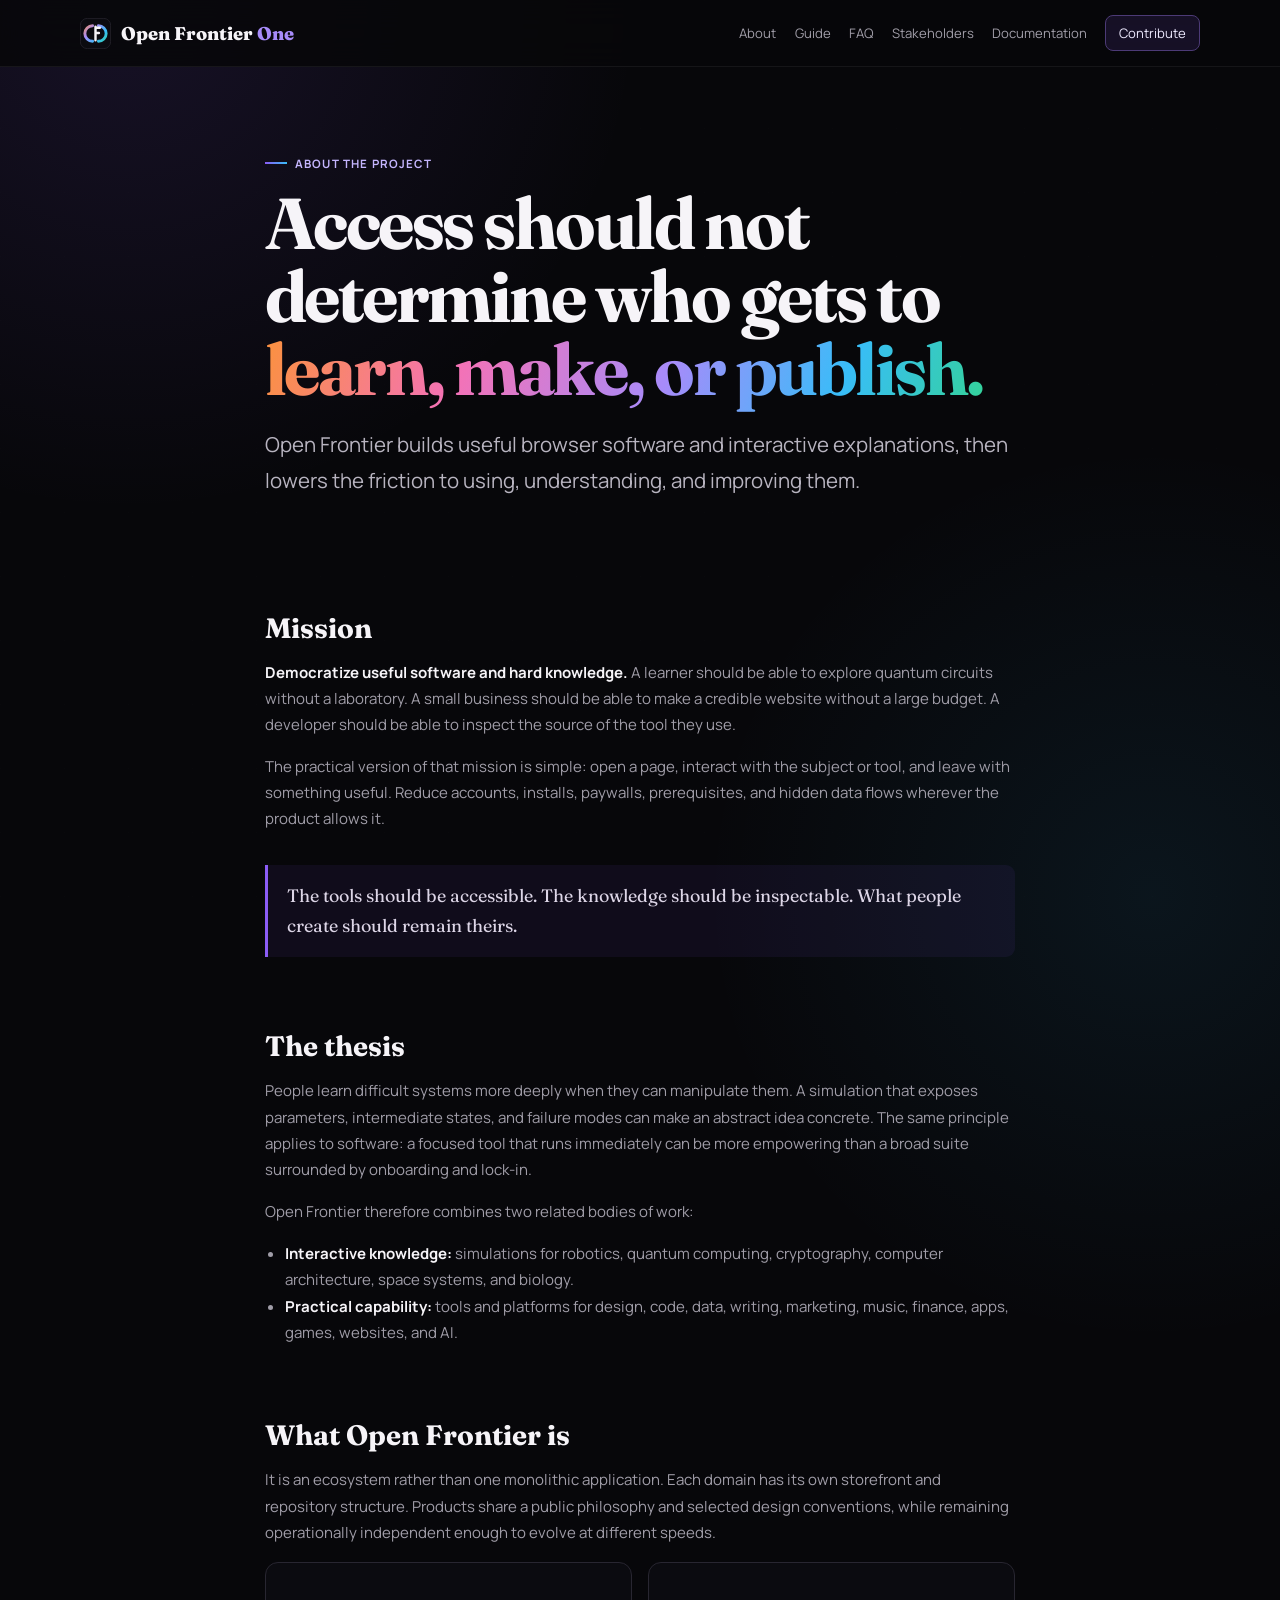
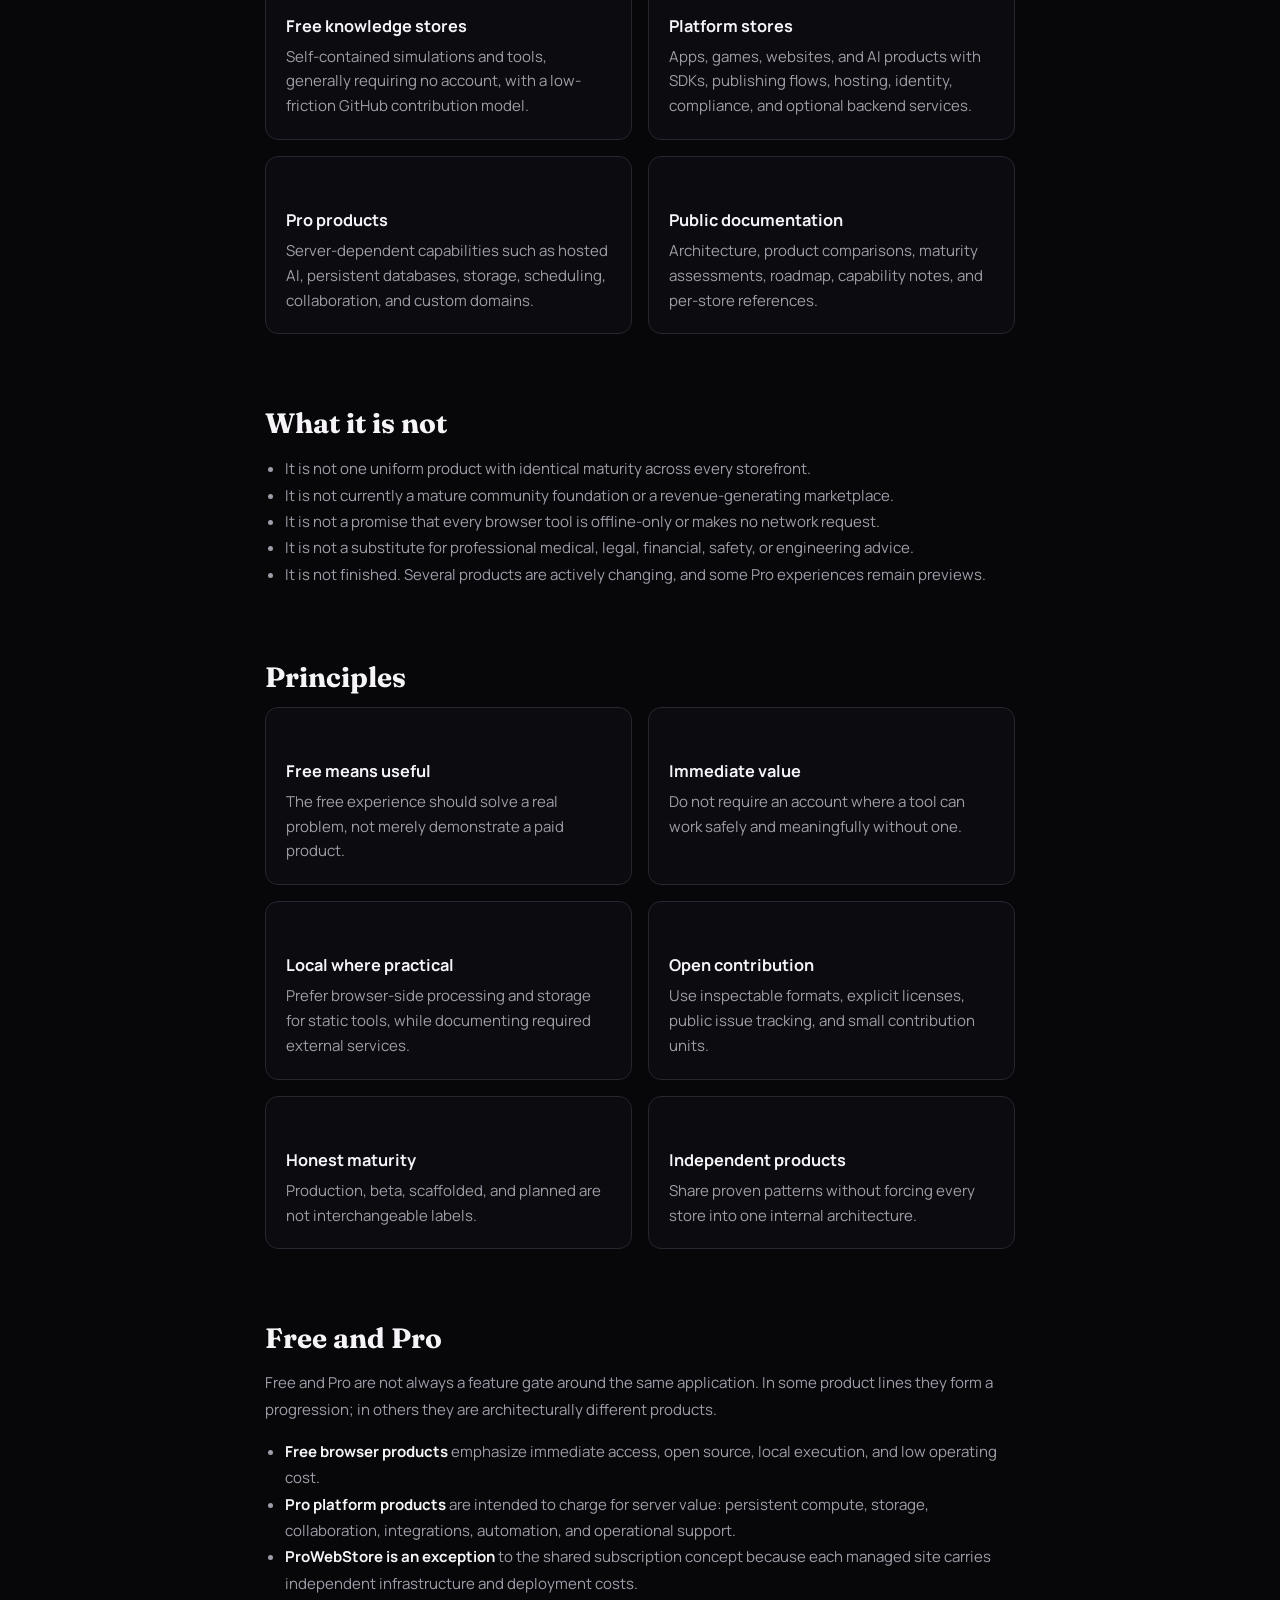
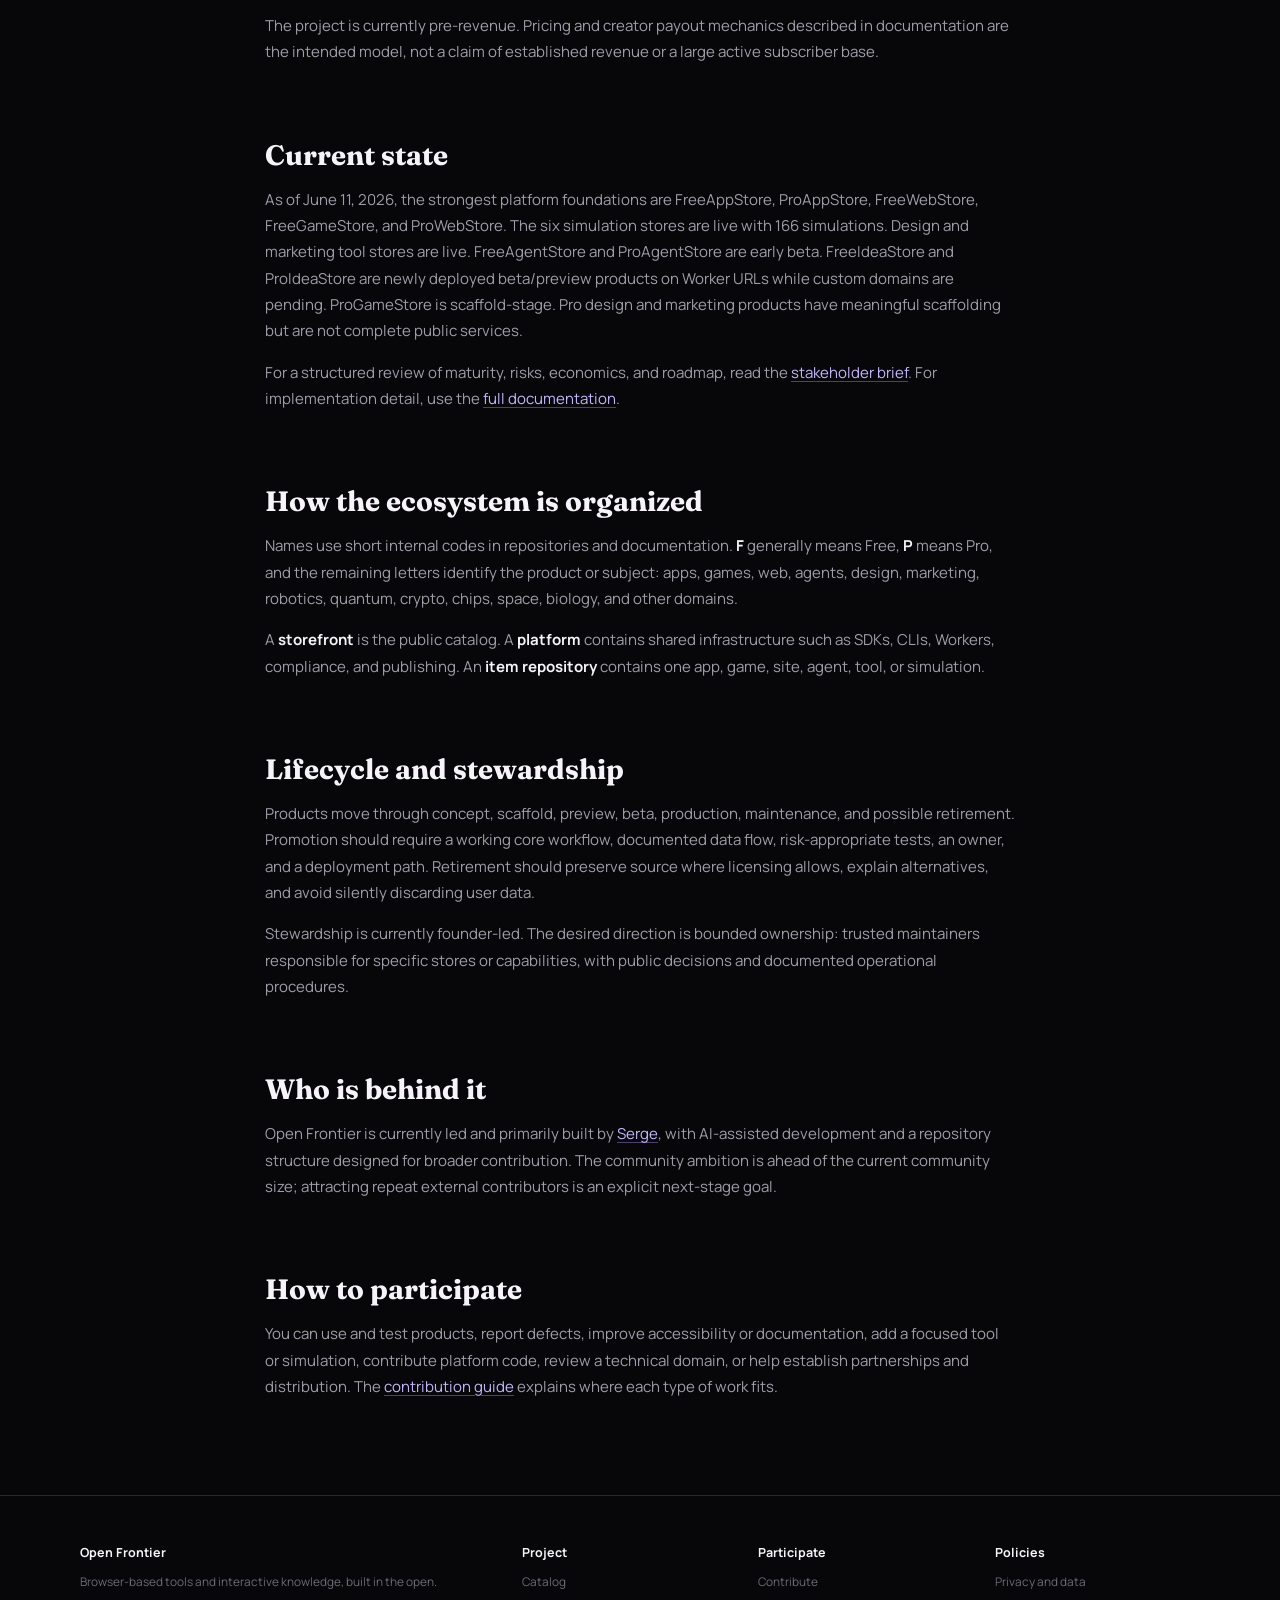
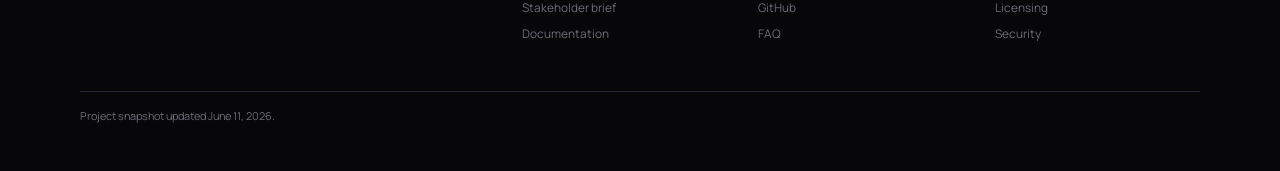
==== commit 7cf6d169: "Add idea stores to OFO website" ====
--- a/about.html
+++ b/about.html
@@ -5,7 +5,7 @@
   <meta name="viewport" content="width=device-width, initial-scale=1">
   <title>About Open Frontier - Mission, Principles and Model</title>
   <meta name="description" content="Why Open Frontier exists, what it builds, how the free and Pro products fit together, and where the project is today.">
-  <link rel="canonical" href="https://openfrontier.pages.dev/about">
+  <link rel="canonical" href="https://openfrontier.one/about">
   <link rel="icon" type="image/svg+xml" href="/favicon.svg">
   <link rel="preconnect" href="https://fonts.googleapis.com">
   <link rel="preconnect" href="https://fonts.gstatic.com" crossorigin>
@@ -14,7 +14,7 @@
 </head>
 <body>
 <a class="skip-link" href="#main">Skip to content</a>
-<nav class="site-nav" aria-label="Main navigation"><div class="nav-inner"><a class="brand" href="/"><img class="brand-mark" src="/logo-mark.svg" alt=""><span>Open Frontier <span class="brand-one">One</span></span></a><div class="nav-links"><a href="/about">About</a><a href="/guide">Guide</a><a href="/faq">FAQ</a><a href="/stakeholders">Stakeholders</a><a href="https://openfrontier-docs.pages.dev">Documentation</a><a class="nav-cta" href="/contribute">Contribute</a></div></div></nav>
+<nav class="site-nav" aria-label="Main navigation"><div class="nav-inner"><a class="brand" href="/"><img class="brand-mark" src="/logo-mark.svg" alt=""><span>Open Frontier <span class="brand-one">One</span></span></a><div class="nav-links"><a href="/about">About</a><a href="/guide">Guide</a><a href="/faq">FAQ</a><a href="/stakeholders">Stakeholders</a><a href="https://docs.openfrontier.one">Documentation</a><a class="nav-cta" href="/contribute">Contribute</a></div></div></nav>
 
 <main id="main">
   <header class="page-hero container narrow">
@@ -75,8 +75,8 @@
     <p>The project is currently pre-revenue. Pricing and creator payout mechanics described in documentation are the intended model, not a claim of established revenue or a large active subscriber base.</p>
 
     <h2>Current state</h2>
-    <p>As of June 9, 2026, the strongest platform foundations are FreeAppStore, ProAppStore, FreeWebStore, FreeGameStore, and ProWebStore. The six simulation stores are live with 166 simulations. Design and marketing tool stores are live. FreeAgentStore and ProAgentStore are early beta. ProGameStore is scaffold-stage. Pro design and marketing products have meaningful scaffolding but are not complete public services.</p>
-    <p>For a structured review of maturity, risks, economics, and roadmap, read the <a href="/stakeholders">stakeholder brief</a>. For implementation detail, use the <a href="https://openfrontier-docs.pages.dev">full documentation</a>.</p>
+    <p>As of June 11, 2026, the strongest platform foundations are FreeAppStore, ProAppStore, FreeWebStore, FreeGameStore, and ProWebStore. The six simulation stores are live with 166 simulations. Design and marketing tool stores are live. FreeAgentStore and ProAgentStore are early beta. FreeIdeaStore and ProIdeaStore are newly deployed beta/preview products on Worker URLs while custom domains are pending. ProGameStore is scaffold-stage. Pro design and marketing products have meaningful scaffolding but are not complete public services.</p>
+    <p>For a structured review of maturity, risks, economics, and roadmap, read the <a href="/stakeholders">stakeholder brief</a>. For implementation detail, use the <a href="https://docs.openfrontier.one">full documentation</a>.</p>
 
     <h2>How the ecosystem is organized</h2>
     <p>Names use short internal codes in repositories and documentation. <strong>F</strong> generally means Free, <strong>P</strong> means Pro, and the remaining letters identify the product or subject: apps, games, web, agents, design, marketing, robotics, quantum, crypto, chips, space, biology, and other domains.</p>
@@ -94,6 +94,6 @@
   </article>
 </main>
 
-<footer class="footer"><div class="container"><div class="footer-grid"><div><h3>Open Frontier</h3><p>Browser-based tools and interactive knowledge, built in the open.</p></div><div><h4>Project</h4><a href="/">Catalog</a><a href="/stakeholders">Stakeholder brief</a><a href="https://openfrontier-docs.pages.dev">Documentation</a></div><div><h4>Participate</h4><a href="/contribute">Contribute</a><a href="https://github.com/serge-ivo">GitHub</a><a href="/faq">FAQ</a></div><div><h4>Policies</h4><a href="/privacy">Privacy and data</a><a href="/faq#licensing">Licensing</a><a href="/faq#security">Security</a></div></div><div class="footer-note">Project snapshot updated June 9, 2026.</div></div></footer>
+<footer class="footer"><div class="container"><div class="footer-grid"><div><h3>Open Frontier</h3><p>Browser-based tools and interactive knowledge, built in the open.</p></div><div><h4>Project</h4><a href="/">Catalog</a><a href="/stakeholders">Stakeholder brief</a><a href="https://docs.openfrontier.one">Documentation</a></div><div><h4>Participate</h4><a href="/contribute">Contribute</a><a href="https://github.com/OpenFrontierOne">GitHub</a><a href="/faq">FAQ</a></div><div><h4>Policies</h4><a href="/privacy">Privacy and data</a><a href="/faq#licensing">Licensing</a><a href="/faq#security">Security</a></div></div><div class="footer-note">Project snapshot updated June 11, 2026.</div></div></footer>
 </body>
 </html>
